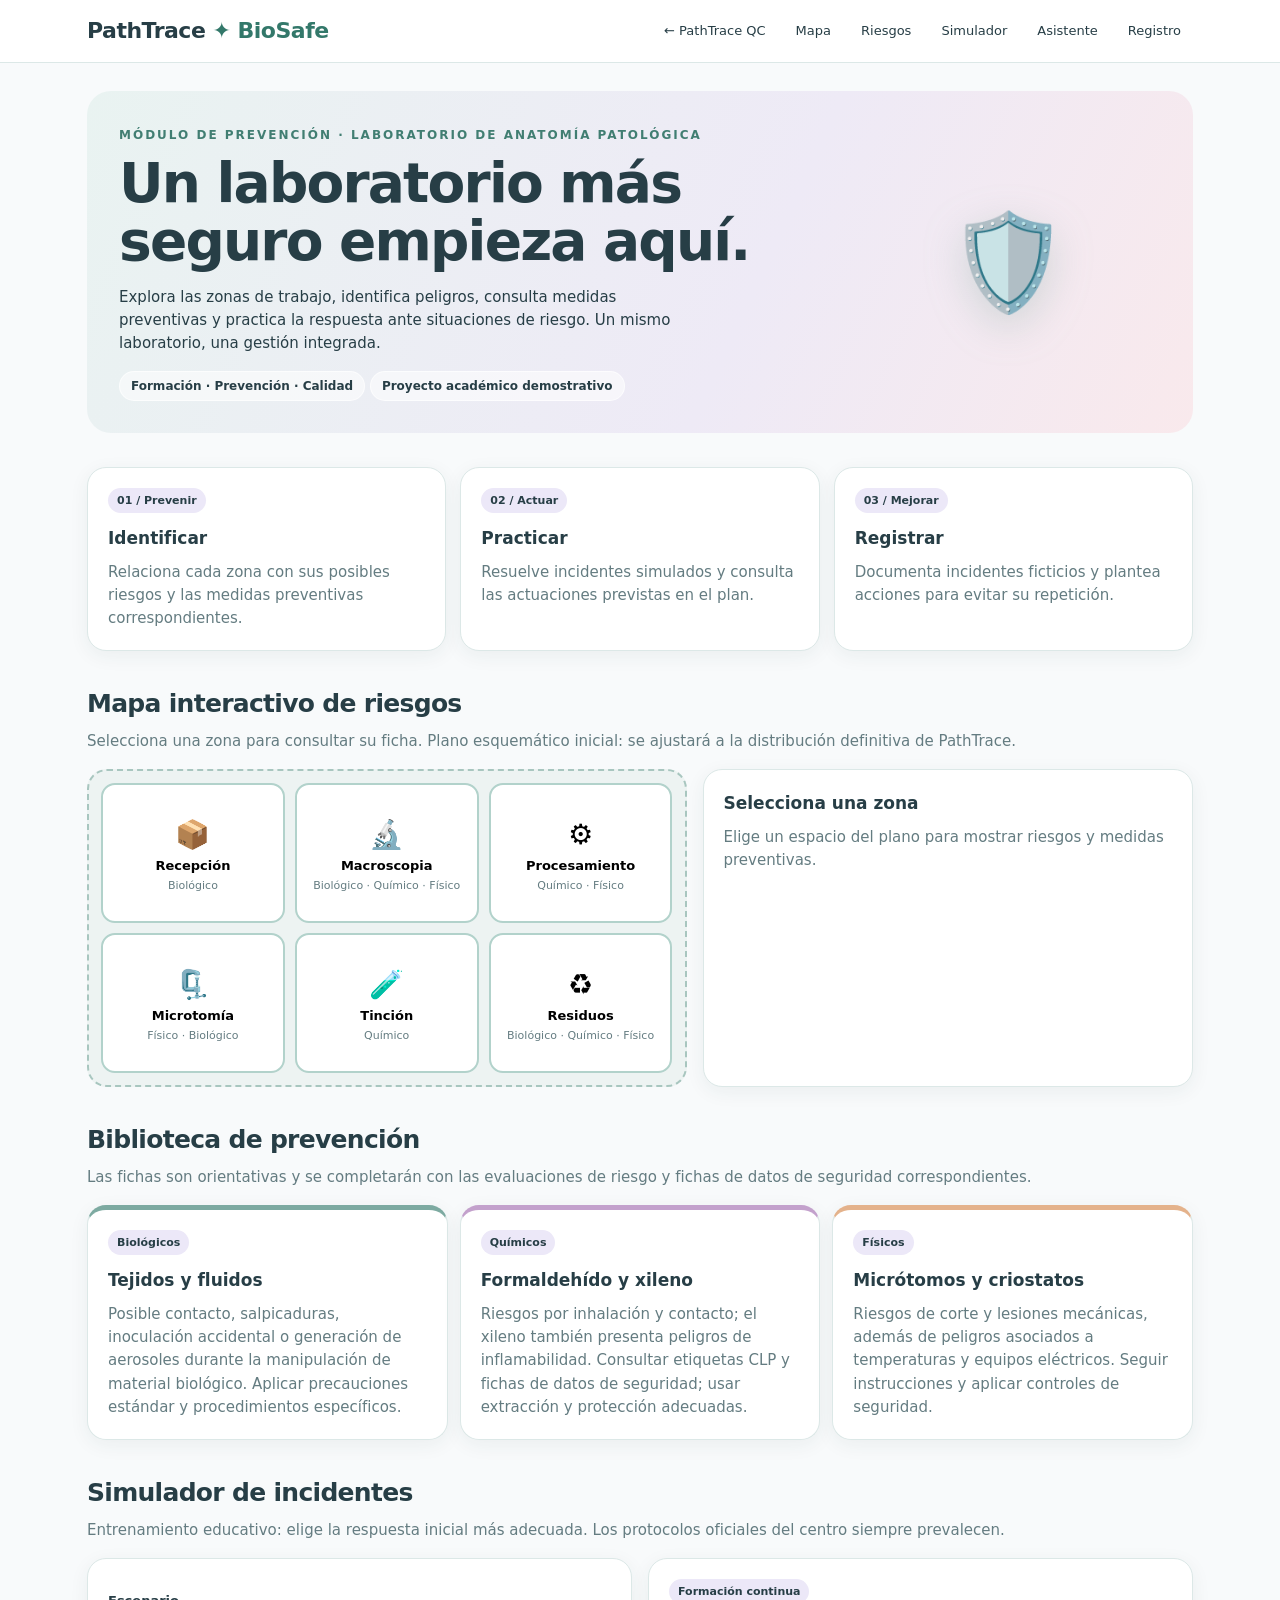
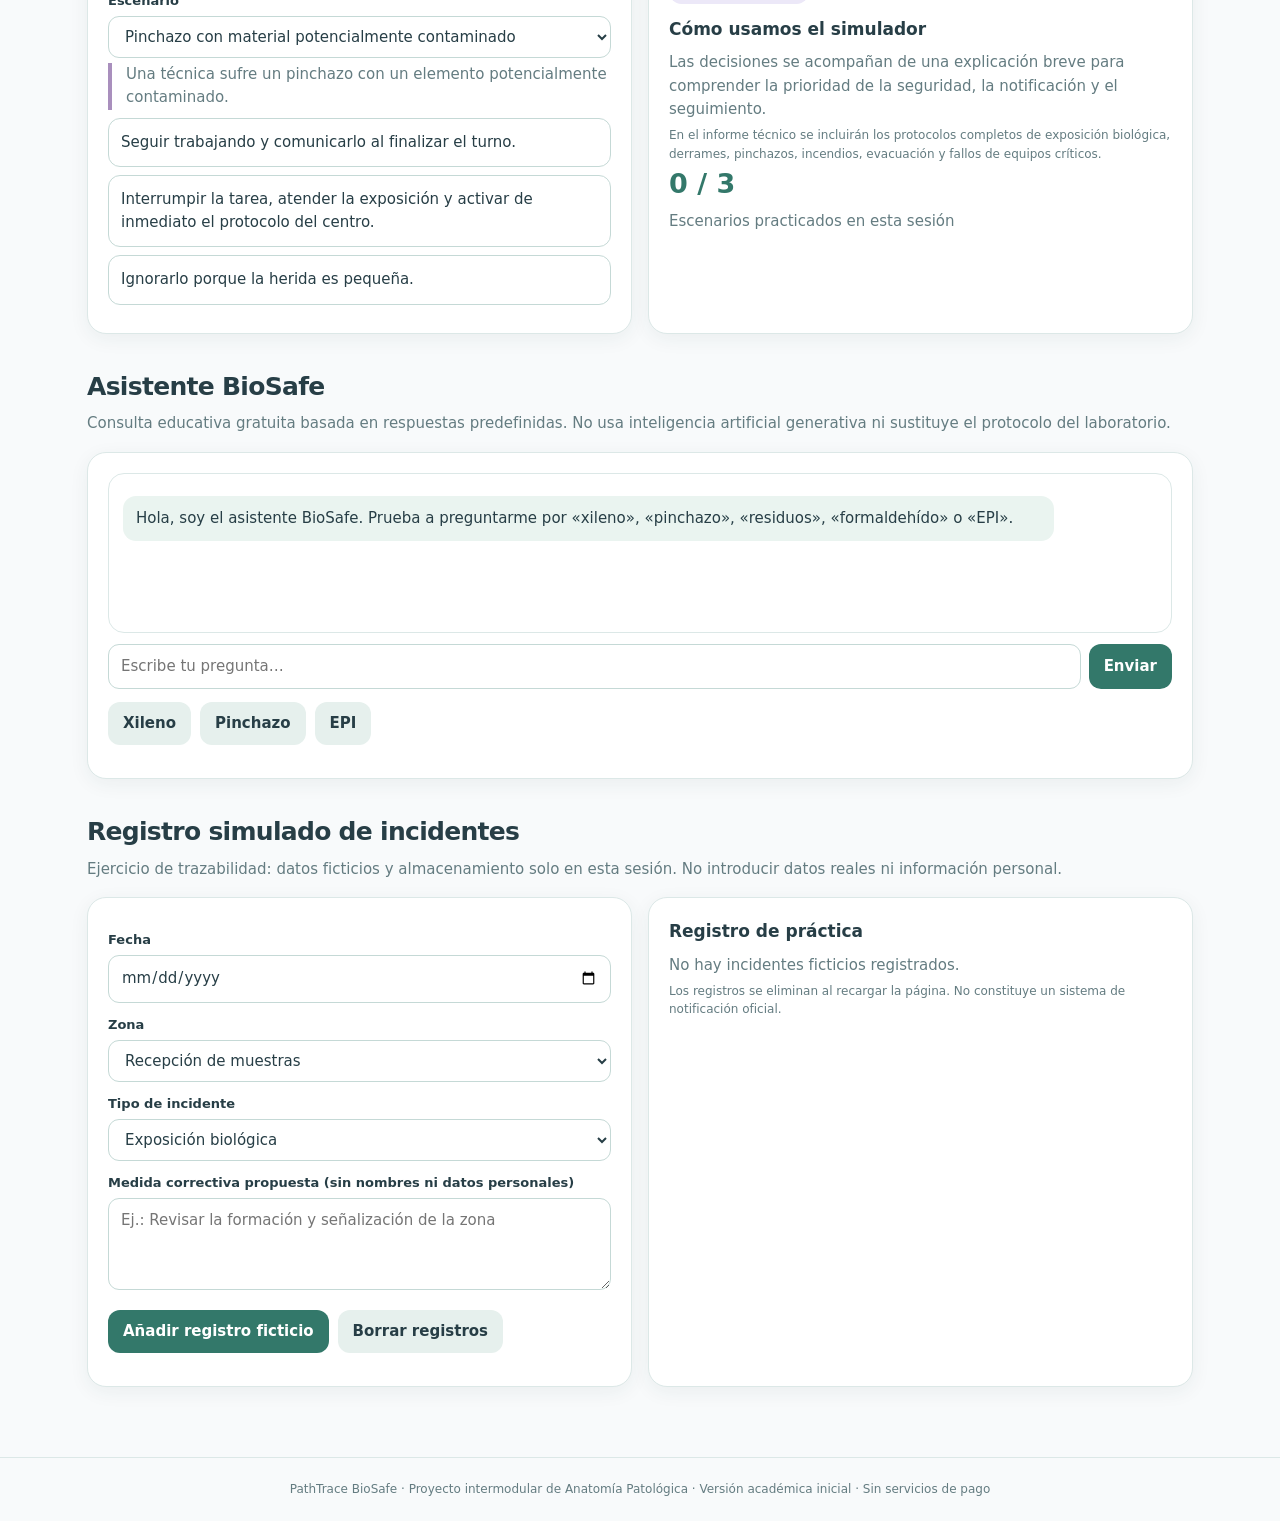
==== biosafe.html @ e418f3bc "Add files via upload" ====
<!doctype html>
<html lang="es">
<head>
<meta charset="utf-8"><meta name="viewport" content="width=device-width,initial-scale=1">
<title>BioSafe · PathTrace</title>
<style>
:root{--ink:#273e46;--muted:#647c81;--mint:#dcefe8;--pink:#f6e4eb;--lav:#ece8f8;--bg:#f8fafb;--edge:#dce8e7;--green:#33786a}*{box-sizing:border-box}body{margin:0;background:var(--bg);color:var(--ink);font:15px/1.55 system-ui,-apple-system,Segoe UI,sans-serif}button,input,textarea,select{font:inherit}button{cursor:pointer}a{color:var(--green)}header{background:#fff;border-bottom:1px solid var(--edge);position:sticky;top:0;z-index:10}header .inner{max-width:1150px;margin:auto;padding:14px 22px;display:flex;align-items:center;justify-content:space-between;gap:16px;flex-wrap:wrap}.brand{font-size:22px;font-weight:800;letter-spacing:-.5px}.brand span{color:var(--green)}.nav{display:flex;gap:6px;flex-wrap:wrap}.nav a{border-radius:18px;padding:7px 12px;text-decoration:none;color:var(--ink);font-size:13px}.nav a:hover{background:var(--mint)}main{max-width:1150px;padding:28px 22px 70px;margin:auto}.hero{display:grid;grid-template-columns:1.4fr .6fr;gap:24px;background:linear-gradient(115deg,#e9f3f1,#eeeaf6 60%,#f9e9ec);padding:32px;border-radius:24px;align-items:center}.eyebrow{font-size:12px;text-transform:uppercase;letter-spacing:2px;font-weight:800;color:#417e72}h1{font-size:clamp(32px,5vw,55px);letter-spacing:-1.8px;line-height:1.05;margin:9px 0}h2{font-size:25px;letter-spacing:-.7px;margin:0 0 6px}h3{font-size:17px;margin:0 0 9px}.hero p{max-width:590px}.shield{width:190px;height:190px;justify-self:center;display:grid;place-items:center;font-size:95px;filter:drop-shadow(0 12px 20px #6e9e8f45)}.pill{display:inline-block;background:#fff8;border:1px solid #ffffffac;padding:5px 11px;border-radius:30px;font-size:12px;font-weight:700}.section{margin-top:34px;scroll-margin-top:85px}.sub{margin:0 0 16px;color:var(--muted)}.grid{display:grid;grid-template-columns:repeat(3,minmax(0,1fr));gap:14px}.card{background:#fff;border:1px solid var(--edge);border-radius:19px;padding:20px;box-shadow:0 5px 19px #183a3910}.card p{margin:5px 0 0;color:var(--muted)}.tag{display:inline-block;border-radius:20px;background:var(--lav);font-size:11px;padding:4px 9px;font-weight:700;margin-bottom:12px}.mapwrap{display:grid;grid-template-columns:1.1fr .9fr;gap:16px}.map{display:grid;grid-template-columns:repeat(3,1fr);grid-template-rows:repeat(2,140px);gap:10px;background:#edf3f2;padding:12px;border:2px dashed #a8c6bf;border-radius:20px}.zone{border:2px solid #b2d2cb;border-radius:14px;background:#fff;display:flex;flex-direction:column;align-items:center;justify-content:center;text-align:center;padding:9px;transition:.15s;min-width:0}.zone:hover,.zone.active{border-color:#357f70;background:#e0f4eb;transform:translateY(-2px)}.zone b{font-size:13px}.zone span{font-size:28px}.zone small{font-size:11px;color:var(--muted)}.detail{min-height:294px}.detail ul{padding-left:19px}.controls{display:flex;gap:9px;flex-wrap:wrap;margin:13px 0}.btn{border:0;border-radius:12px;background:var(--green);color:white;padding:10px 15px;font-weight:700}.btn.alt{background:#e6f0ed;color:var(--ink)}.btn:disabled{opacity:.6;cursor:not-allowed}input,textarea,select{width:100%;border:1px solid #c5d9d6;border-radius:11px;padding:10px 12px;background:white;color:var(--ink)}label{display:block;font-size:13px;font-weight:700;margin:12px 0 5px}.risklist{display:grid;grid-template-columns:repeat(3,1fr);gap:12px}.risklist .card{border-top:5px solid #7daaa1}.risklist .card:nth-child(2){border-top-color:#c3a1cc}.risklist .card:nth-child(3){border-top-color:#e4b28b}.chatbox{border:1px solid var(--edge);background:white;border-radius:16px;max-height:300px;overflow:auto;padding:14px;min-height:160px}.bubble{background:#eaf4f0;border-radius:13px;padding:11px 13px;margin:8px 0;max-width:90%}.bubble.user{background:var(--lav);margin-left:auto}.chatrow{display:flex;gap:8px;margin-top:11px}.chatrow input{flex:1}.case{border-left:4px solid #a98fbd;padding-left:14px}.option{display:block;width:100%;background:#fff;text-align:left;border:1px solid #c5d9d6;border-radius:12px;padding:12px;margin:8px 0;color:var(--ink)}.option:hover{background:#edf5f2}.feedback{margin-top:12px;padding:13px;border-radius:12px;background:#e7f1ed}.feedback.bad{background:#f9e9e7}.two{display:grid;grid-template-columns:1fr 1fr;gap:16px}.note{font-size:12px;color:var(--muted);margin:10px 0}.footer{border-top:1px solid var(--edge);color:var(--muted);padding:22px;text-align:center;font-size:12px}.hidden{display:none}.stat{font-size:27px;font-weight:800;color:var(--green)}@media(max-width:750px){.hero,.mapwrap,.two{grid-template-columns:1fr}.shield{display:none}.grid,.risklist{grid-template-columns:1fr}.map{grid-template-rows:repeat(2,115px)}.zone span{font-size:22px}.zone b{font-size:11px}.zone small{display:none}header .inner{padding:12px}main{padding:17px 12px 45px}.hero{padding:23px}.nav{gap:2px}.nav a{padding:5px 7px;font-size:11px}}
</style>
</head>
<body>
<header><div class="inner"><div class="brand">PathTrace <span>✦ BioSafe</span></div><nav class="nav"><a href="./index.html">← PathTrace QC</a><a href="#mapa">Mapa</a><a href="#riesgos">Riesgos</a><a href="#simulador">Simulador</a><a href="#asistente">Asistente</a><a href="#registro">Registro</a></nav></div></header>
<main>
<section class="hero"><div><span class="eyebrow">Módulo de prevención · Laboratorio de Anatomía Patológica</span><h1>Un laboratorio más seguro empieza aquí.</h1><p>Explora las zonas de trabajo, identifica peligros, consulta medidas preventivas y practica la respuesta ante situaciones de riesgo. Un mismo laboratorio, una gestión integrada.</p><span class="pill">Formación · Prevención · Calidad</span> <span class="pill">Proyecto académico demostrativo</span></div><div class="shield" aria-hidden="true">🛡️</div></section>
<section class="section"><div class="grid"><div class="card"><span class="tag">01 / Prevenir</span><h3>Identificar</h3><p>Relaciona cada zona con sus posibles riesgos y las medidas preventivas correspondientes.</p></div><div class="card"><span class="tag">02 / Actuar</span><h3>Practicar</h3><p>Resuelve incidentes simulados y consulta las actuaciones previstas en el plan.</p></div><div class="card"><span class="tag">03 / Mejorar</span><h3>Registrar</h3><p>Documenta incidentes ficticios y plantea acciones para evitar su repetición.</p></div></div></section>
<section class="section" id="mapa"><h2>Mapa interactivo de riesgos</h2><p class="sub">Selecciona una zona para consultar su ficha. Plano esquemático inicial: se ajustará a la distribución definitiva de PathTrace.</p><div class="mapwrap"><div class="map" id="map"></div><div class="card detail" id="detail" aria-live="polite"><h3>Selecciona una zona</h3><p>Elige un espacio del plano para mostrar riesgos y medidas preventivas.</p></div></div></section>
<section class="section" id="riesgos"><h2>Biblioteca de prevención</h2><p class="sub">Las fichas son orientativas y se completarán con las evaluaciones de riesgo y fichas de datos de seguridad correspondientes.</p><div class="risklist"><div class="card"><span class="tag">Biológicos</span><h3>Tejidos y fluidos</h3><p>Posible contacto, salpicaduras, inoculación accidental o generación de aerosoles durante la manipulación de material biológico. Aplicar precauciones estándar y procedimientos específicos.</p></div><div class="card"><span class="tag">Químicos</span><h3>Formaldehído y xileno</h3><p>Riesgos por inhalación y contacto; el xileno también presenta peligros de inflamabilidad. Consultar etiquetas CLP y fichas de datos de seguridad; usar extracción y protección adecuadas.</p></div><div class="card"><span class="tag">Físicos</span><h3>Micrótomos y criostatos</h3><p>Riesgos de corte y lesiones mecánicas, además de peligros asociados a temperaturas y equipos eléctricos. Seguir instrucciones y aplicar controles de seguridad.</p></div></div></section>
<section class="section" id="simulador"><h2>Simulador de incidentes</h2><p class="sub">Entrenamiento educativo: elige la respuesta inicial más adecuada. Los protocolos oficiales del centro siempre prevalecen.</p><div class="two"><div class="card"><label for="scenario">Escenario</label><select id="scenario"><option value="0">Pinchazo con material potencialmente contaminado</option><option value="1">Derrame de reactivo químico</option><option value="2">Fallo de la extracción localizada</option></select><p id="scenarioText" class="case"></p><div id="options"></div><div id="feedback" role="status"></div></div><div class="card"><span class="tag">Formación continua</span><h3>Cómo usamos el simulador</h3><p>Las decisiones se acompañan de una explicación breve para comprender la prioridad de la seguridad, la notificación y el seguimiento.</p><p class="note">En el informe técnico se incluirán los protocolos completos de exposición biológica, derrames, pinchazos, incendios, evacuación y fallos de equipos críticos.</p><div class="stat" id="progress">0 / 3</div><p>Escenarios practicados en esta sesión</p></div></div></section>
<section class="section" id="asistente"><h2>Asistente BioSafe</h2><p class="sub">Consulta educativa gratuita basada en respuestas predefinidas. No usa inteligencia artificial generativa ni sustituye el protocolo del laboratorio.</p><div class="card"><div class="chatbox" id="chat" aria-live="polite"><div class="bubble">Hola, soy el asistente BioSafe. Prueba a preguntarme por «xileno», «pinchazo», «residuos», «formaldehído» o «EPI».</div></div><form class="chatrow" id="chatForm"><input id="question" placeholder="Escribe tu pregunta…" aria-label="Pregunta para el asistente" maxlength="300" required><button class="btn">Enviar</button></form><div class="controls"><button class="btn alt" type="button" data-q="¿Qué riesgos tiene el xileno?">Xileno</button><button class="btn alt" type="button" data-q="¿Qué hago ante un pinchazo?">Pinchazo</button><button class="btn alt" type="button" data-q="¿Qué EPI necesito?">EPI</button></div></div></section>
<section class="section" id="registro"><h2>Registro simulado de incidentes</h2><p class="sub">Ejercicio de trazabilidad: datos ficticios y almacenamiento solo en esta sesión. No introducir datos reales ni información personal.</p><div class="two"><form class="card" id="incidentForm"><label for="date">Fecha</label><input id="date" type="date" required><label for="area">Zona</label><select id="area"><option>Recepción de muestras</option><option>Macroscopia</option><option>Procesamiento</option><option>Microtomía / Criostato</option><option>Tinción</option><option>Gestión de residuos</option></select><label for="type">Tipo de incidente</label><select id="type"><option>Exposición biológica</option><option>Derrame químico</option><option>Corte / pinchazo</option><option>Fallo de equipo</option><option>Otro</option></select><label for="action">Medida correctiva propuesta (sin nombres ni datos personales)</label><textarea id="action" rows="3" maxlength="400" required placeholder="Ej.: Revisar la formación y señalización de la zona"></textarea><div class="controls"><button class="btn" type="submit">Añadir registro ficticio</button><button class="btn alt" type="button" id="clearRecords">Borrar registros</button></div></form><div class="card"><h3>Registro de práctica</h3><div id="records"><p>No hay incidentes ficticios registrados.</p></div><p class="note">Los registros se eliminan al recargar la página. No constituye un sistema de notificación oficial.</p></div></div></section>
</main><footer class="footer">PathTrace BioSafe · Proyecto intermodular de Anatomía Patológica · Versión académica inicial · Sin servicios de pago</footer>
<script>
'use strict';
const zones=[
 {id:'recepcion',icon:'📦',name:'Recepción',category:'Biológico',risk:'Contacto accidental con recipientes contaminados, fugas o salpicaduras de muestras.',prevention:'Comprobar integridad y etiquetado; aplicar precauciones estándar; disponer de procedimiento para derrames.'},
 {id:'macro',icon:'🔬',name:'Macroscopia',category:'Biológico · Químico · Físico',risk:'Contacto con tejido, instrumental cortante y posible exposición a fijadores.',prevention:'Usar equipos de protección adecuados, manipular con precaución y trabajar con extracción localizada cuando proceda.'},
 {id:'procesado',icon:'⚙️',name:'Procesamiento',category:'Químico · Físico',risk:'Exposición a reactivos de procesamiento y riesgos asociados a equipos automatizados.',prevention:'Verificar equipos, seguir fichas de seguridad, mantener ventilación adecuada y controlar el almacenamiento.'},
 {id:'corte',icon:'🗜️',name:'Microtomía',category:'Físico · Biológico',risk:'Cortes con cuchillas y riesgo por material biológico en criostato.',prevention:'Proteger y retirar cuchillas de forma segura, aplicar mantenimiento y protocolos de descontaminación.'},
 {id:'tincion',icon:'🧪',name:'Tinción',category:'Químico',risk:'Contacto o inhalación de disolventes, colorantes y otros reactivos.',prevention:'Revisar etiquetas y fichas de datos de seguridad; evitar fuentes de ignición si hay inflamables; mantener extracción adecuada.'},
 {id:'residuos',icon:'♻️',name:'Residuos',category:'Biológico · Químico · Físico',risk:'Pinchazos, derrames y mezcla incompatible de residuos.',prevention:'Segregar por tipología, usar contenedores específicos y seguir la normativa y procedimientos del centro.'}
];
const map=document.querySelector('#map'),detail=document.querySelector('#detail');
zones.forEach(z=>{const b=document.createElement('button');b.className='zone';b.type='button';b.innerHTML=`<span aria-hidden="true">${z.icon}</span><b>${z.name}</b><small>${z.category}</small>`;b.addEventListener('click',()=>{document.querySelectorAll('.zone').forEach(x=>x.classList.remove('active'));b.classList.add('active');detail.replaceChildren();const h=document.createElement('h3');h.textContent=`${z.icon} ${z.name}`;const tag=document.createElement('span');tag.className='tag';tag.textContent=z.category;const h4=document.createElement('h3');h4.textContent='Riesgos principales';const p=document.createElement('p');p.textContent=z.risk;const h5=document.createElement('h3');h5.style.marginTop='17px';h5.textContent='Prevención';const p2=document.createElement('p');p2.textContent=z.prevention;detail.append(h,tag,h4,p,h5,p2)});map.append(b)});
const scenarios=[
 {text:'Una técnica sufre un pinchazo con un elemento potencialmente contaminado.',answers:['Seguir trabajando y comunicarlo al finalizar el turno.','Interrumpir la tarea, atender la exposición y activar de inmediato el protocolo del centro.','Ignorarlo porque la herida es pequeña.'],correct:1,why:'La actuación inicial debe ser inmediata y acompañarse de notificación, valoración y seguimiento según el protocolo del centro.'},
 {text:'Se produce un derrame de un reactivo cuya identidad todavía no se ha comprobado.',answers:['Limpiarlo de inmediato con cualquier producto disponible.','Continuar la actividad y señalizarlo al acabar.','Restringir el acceso, avisar y aplicar el procedimiento específico tras identificar la sustancia y sus riesgos.'],correct:2,why:'No debe improvisarse la limpieza: la identificación del producto, la ficha de seguridad y el protocolo establecido determinan cómo intervenir.'},
 {text:'La campana extractora deja de funcionar durante la manipulación de una sustancia volátil.',answers:['Detener la operación que precisa extracción, asegurar el área según el procedimiento y notificar el fallo.','Continuar porque la tarea casi está terminada.','Abrir una ventana como sustituto automático de la extracción.'],correct:0,why:'No debe continuarse una tarea que requiere extracción localizada con el sistema averiado; corresponde activar el procedimiento de equipo crítico.'}
];
let practiced=new Set();function showScenario(){let id=Number(document.querySelector('#scenario').value),s=scenarios[id];document.querySelector('#scenarioText').textContent=s.text;document.querySelector('#feedback').replaceChildren();let out=document.querySelector('#options');out.replaceChildren();s.answers.forEach((answer,i)=>{let b=document.createElement('button');b.type='button';b.className='option';b.textContent=answer;b.addEventListener('click',()=>{practiced.add(id);document.querySelector('#progress').textContent=`${practiced.size} / ${scenarios.length}`;let f=document.querySelector('#feedback');f.className='feedback'+(i===s.correct?'':' bad');f.textContent=(i===s.correct?'✓ Respuesta adecuada. ':'✕ Respuesta inadecuada. ')+s.why});out.append(b)})}document.querySelector('#scenario').addEventListener('change',showScenario);showScenario();
const faq=[{key:['xileno'],text:'El xileno es un disolvente con peligros de inflamabilidad y exposición por inhalación o contacto. Consulta su etiqueta CLP y la ficha de datos de seguridad; utiliza los controles de extracción y protección establecidos.'},{key:['formol','formaldeh','formalina'],text:'El formaldehído presenta peligros importantes, incluido su carácter cancerígeno. Su uso requiere evaluación de exposición, medidas preventivas específicas y consulta de la ficha de datos de seguridad.'},{key:['pinch','corte','sangre','exposicion','exposición'],text:'Interrumpe la tarea, atiende la exposición siguiendo el protocolo del centro y comunica inmediatamente el accidente para su valoración, registro y seguimiento.'},{key:['epi','guante','proteccion','protección','gafa'],text:'Los EPIs deben seleccionarse según la evaluación de riesgos de cada tarea: protección de manos, ojos, cuerpo o respiratoria cuando proceda. No existe un único EPI válido para todas las actividades.'},{key:['residuo','contenedor'],text:'Los residuos deben segregarse conforme a su tipología y los procedimientos y normativa aplicables. Nunca mezcles residuos químicos incompatibles ni deposites cortopunzantes en recipientes no diseñados para ello.'},{key:['criostato','microtomo','micrótomo'],text:'El riesgo principal incluye cortes por cuchillas; en criostatos también deben considerarse riesgos biológicos y temperaturas bajas. Se requieren procedimientos de uso, limpieza y seguridad específicos.'},{key:['incendio','evacuac','fuego'],text:'Ante una emergencia activa la alarma o comunicación prevista, sigue el plan de emergencia y las indicaciones del personal responsable. No improvises intervenciones que excedan tu formación.'}];
const chat=document.querySelector('#chat');function bubble(t,who){let b=document.createElement('div');b.className='bubble'+(who==='user'?' user':'');b.textContent=t;chat.append(b);chat.scrollTop=chat.scrollHeight}function ask(q){bubble(q,'user');const norm=q.toLowerCase().normalize('NFD').replace(/[\u0300-\u036f]/g,'');const found=faq.find(f=>f.key.some(k=>norm.includes(k.normalize('NFD').replace(/[\u0300-\u036f]/g,''))));bubble(found?found.text:'No tengo una respuesta verificada para esa consulta. Puedes preguntar por xileno, formaldehído, EPIs, residuos, pinchazos, criostato o evacuación. Consulta el protocolo oficial del laboratorio para situaciones reales.','bot')}
document.querySelector('#chatForm').addEventListener('submit',e=>{e.preventDefault();let el=document.querySelector('#question');let q=el.value.trim();if(q)ask(q);el.value=''});document.querySelectorAll('[data-q]').forEach(b=>b.addEventListener('click',()=>ask(b.dataset.q)));
const records=[];function renderRecords(){let div=document.querySelector('#records');div.replaceChildren();if(!records.length){let p=document.createElement('p');p.textContent='No hay incidentes ficticios registrados.';div.append(p);return}records.forEach((r,i)=>{const item=document.createElement('div');item.style.cssText='padding:11px 0;border-bottom:1px solid #e4ecea';const title=document.createElement('b');title.textContent=`SIM-${String(i+1).padStart(3,'0')} · ${r.date} · ${r.type}`;const p=document.createElement('p');p.textContent=`Zona: ${r.area}. Medida: ${r.action}`;item.append(title,p);div.append(item)})}document.querySelector('#incidentForm').addEventListener('submit',e=>{e.preventDefault();records.push({date:document.querySelector('#date').value,area:document.querySelector('#area').value,type:document.querySelector('#type').value,action:document.querySelector('#action').value.trim()});renderRecords();e.target.reset()});document.querySelector('#clearRecords').addEventListener('click',()=>{records.length=0;renderRecords()});
</script>
</body></html>
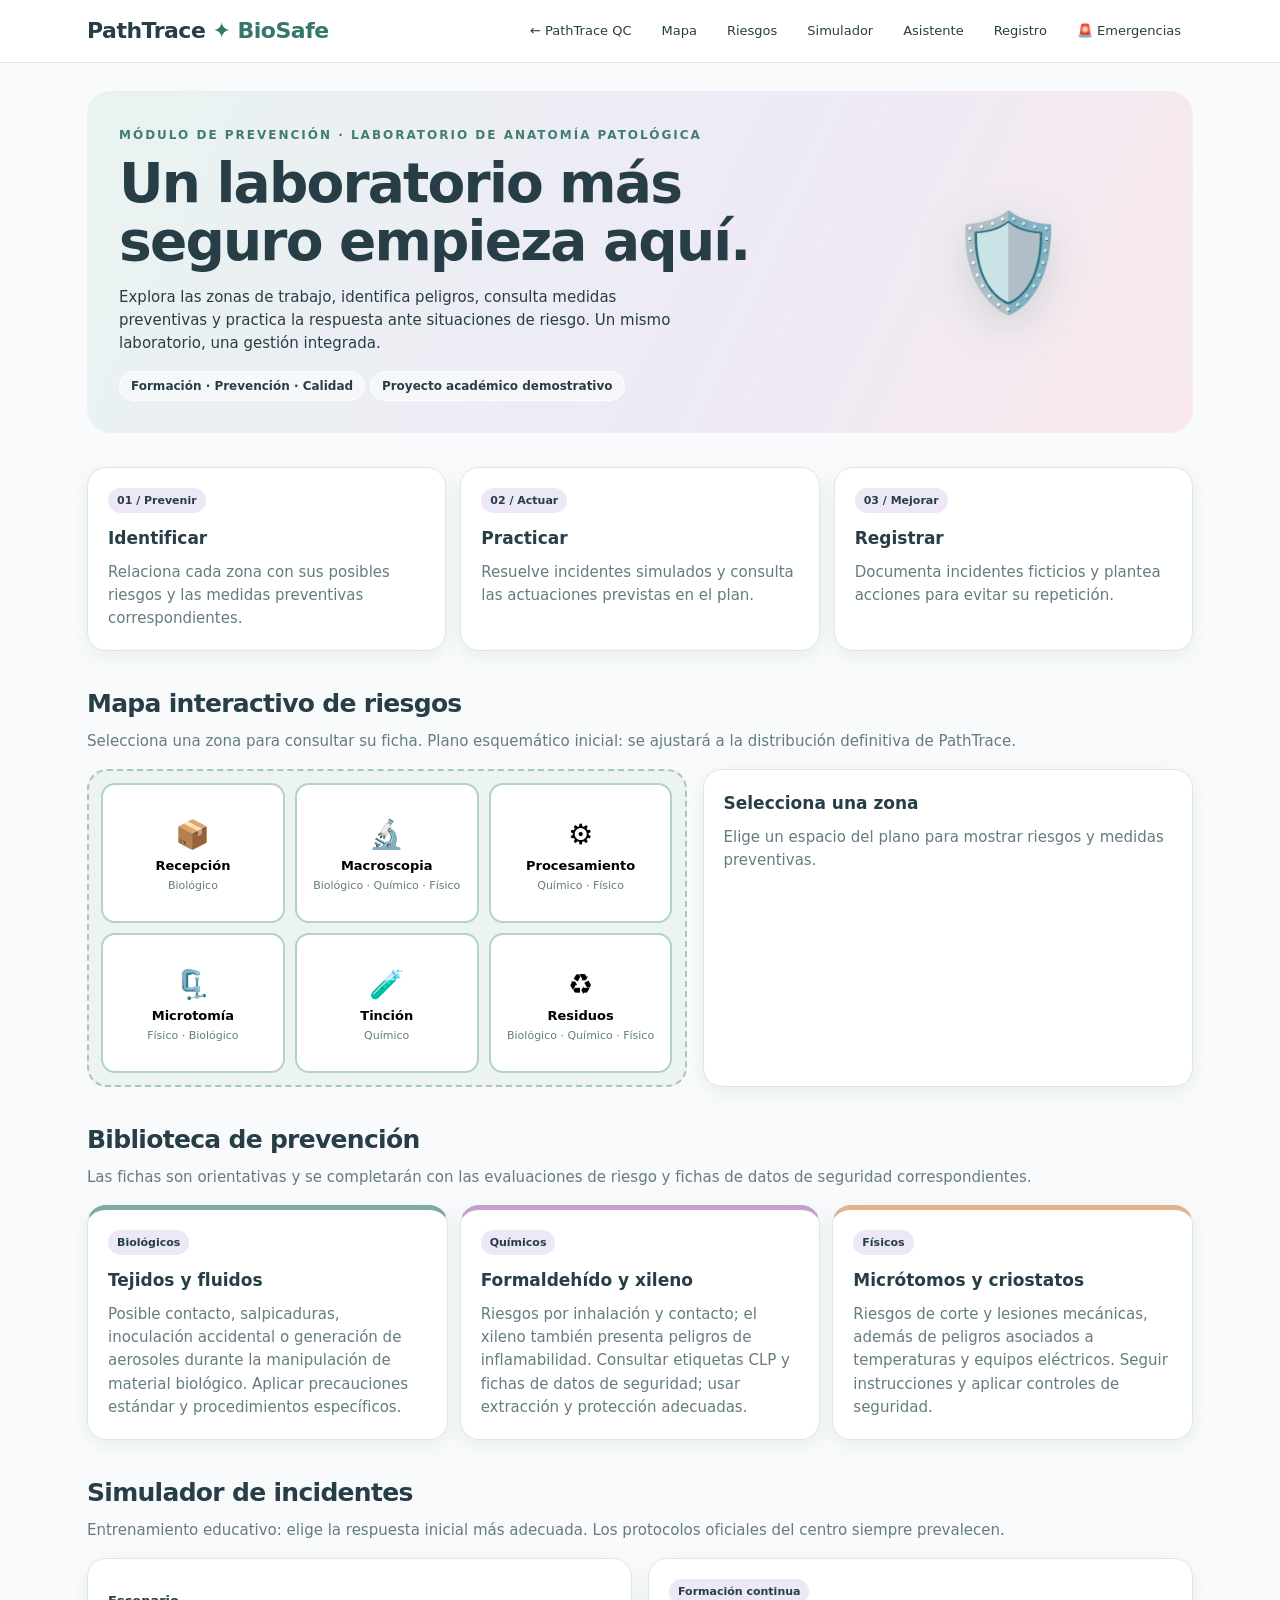
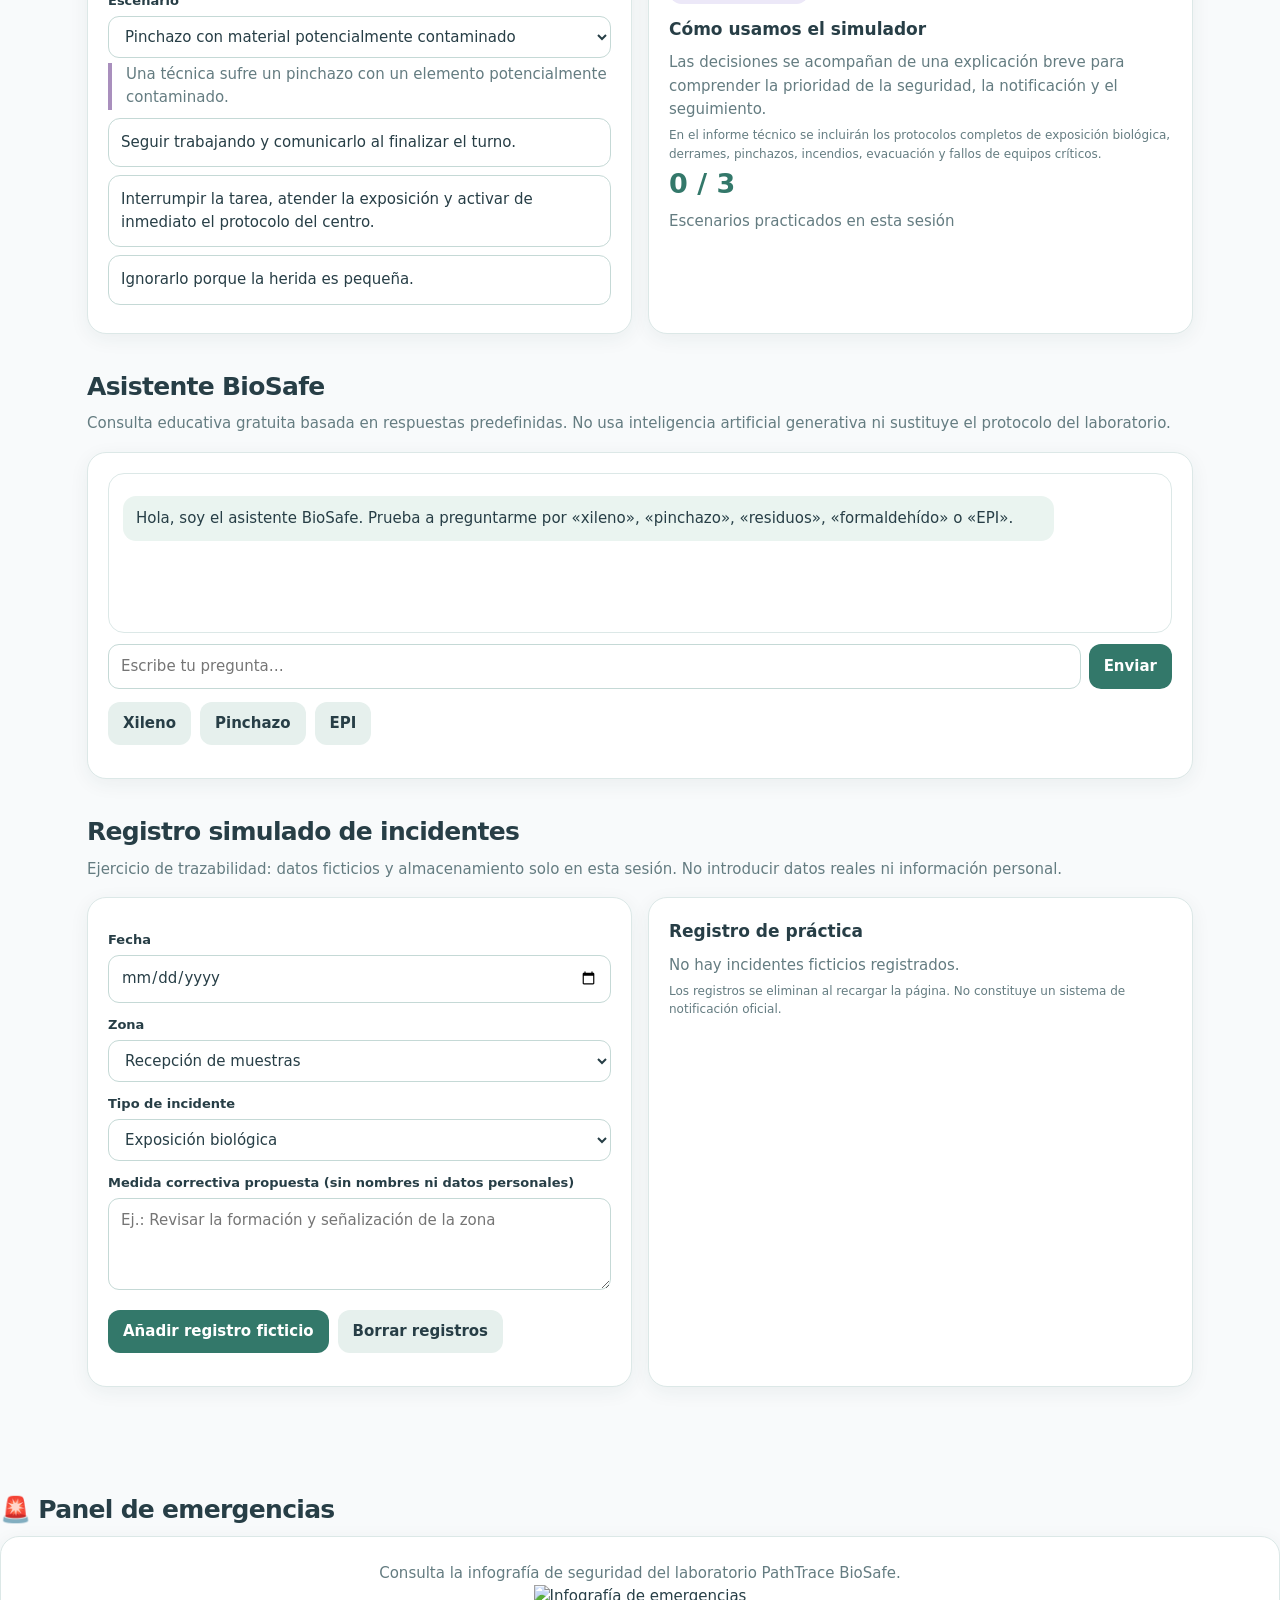
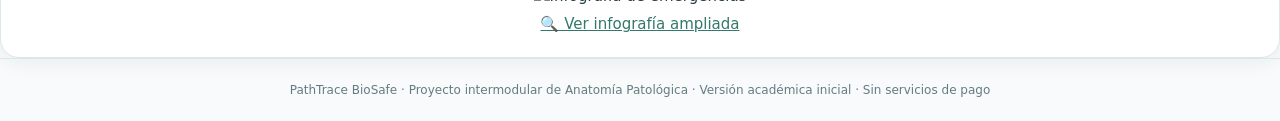
==== commit 43c8e593: "Update biosafe.html" ====
--- a/biosafe.html
+++ b/biosafe.html
@@ -8,7 +8,10 @@
 </style>
 </head>
 <body>
-<header><div class="inner"><div class="brand">PathTrace <span>✦ BioSafe</span></div><nav class="nav"><a href="./index.html">← PathTrace QC</a><a href="#mapa">Mapa</a><a href="#riesgos">Riesgos</a><a href="#simulador">Simulador</a><a href="#asistente">Asistente</a><a href="#registro">Registro</a></nav></div></header>
+<header><div class="inner"><div class="brand">PathTrace <span>✦ BioSafe</span></div><nav class="nav"><a href="./index.html">← PathTrace QC</a><a href="#mapa">Mapa</a><a href="#riesgos">Riesgos</a><a href="#simulador">Simulador</a><a href="#asistente">Asistente</a>
+<a href="#registro">Registro</a>
+<a href="#emergencias">🚨 Emergencias</a></nav>
+</div></header>
 <main>
 <section class="hero"><div><span class="eyebrow">Módulo de prevención · Laboratorio de Anatomía Patológica</span><h1>Un laboratorio más seguro empieza aquí.</h1><p>Explora las zonas de trabajo, identifica peligros, consulta medidas preventivas y practica la respuesta ante situaciones de riesgo. Un mismo laboratorio, una gestión integrada.</p><span class="pill">Formación · Prevención · Calidad</span> <span class="pill">Proyecto académico demostrativo</span></div><div class="shield" aria-hidden="true">🛡️</div></section>
 <section class="section"><div class="grid"><div class="card"><span class="tag">01 / Prevenir</span><h3>Identificar</h3><p>Relaciona cada zona con sus posibles riesgos y las medidas preventivas correspondientes.</p></div><div class="card"><span class="tag">02 / Actuar</span><h3>Practicar</h3><p>Resuelve incidentes simulados y consulta las actuaciones previstas en el plan.</p></div><div class="card"><span class="tag">03 / Mejorar</span><h3>Registrar</h3><p>Documenta incidentes ficticios y plantea acciones para evitar su repetición.</p></div></div></section>
@@ -17,9 +20,29 @@
 <section class="section" id="simulador"><h2>Simulador de incidentes</h2><p class="sub">Entrenamiento educativo: elige la respuesta inicial más adecuada. Los protocolos oficiales del centro siempre prevalecen.</p><div class="two"><div class="card"><label for="scenario">Escenario</label><select id="scenario"><option value="0">Pinchazo con material potencialmente contaminado</option><option value="1">Derrame de reactivo químico</option><option value="2">Fallo de la extracción localizada</option></select><p id="scenarioText" class="case"></p><div id="options"></div><div id="feedback" role="status"></div></div><div class="card"><span class="tag">Formación continua</span><h3>Cómo usamos el simulador</h3><p>Las decisiones se acompañan de una explicación breve para comprender la prioridad de la seguridad, la notificación y el seguimiento.</p><p class="note">En el informe técnico se incluirán los protocolos completos de exposición biológica, derrames, pinchazos, incendios, evacuación y fallos de equipos críticos.</p><div class="stat" id="progress">0 / 3</div><p>Escenarios practicados en esta sesión</p></div></div></section>
 <section class="section" id="asistente"><h2>Asistente BioSafe</h2><p class="sub">Consulta educativa gratuita basada en respuestas predefinidas. No usa inteligencia artificial generativa ni sustituye el protocolo del laboratorio.</p><div class="card"><div class="chatbox" id="chat" aria-live="polite"><div class="bubble">Hola, soy el asistente BioSafe. Prueba a preguntarme por «xileno», «pinchazo», «residuos», «formaldehído» o «EPI».</div></div><form class="chatrow" id="chatForm"><input id="question" placeholder="Escribe tu pregunta…" aria-label="Pregunta para el asistente" maxlength="300" required><button class="btn">Enviar</button></form><div class="controls"><button class="btn alt" type="button" data-q="¿Qué riesgos tiene el xileno?">Xileno</button><button class="btn alt" type="button" data-q="¿Qué hago ante un pinchazo?">Pinchazo</button><button class="btn alt" type="button" data-q="¿Qué EPI necesito?">EPI</button></div></div></section>
 <section class="section" id="registro"><h2>Registro simulado de incidentes</h2><p class="sub">Ejercicio de trazabilidad: datos ficticios y almacenamiento solo en esta sesión. No introducir datos reales ni información personal.</p><div class="two"><form class="card" id="incidentForm"><label for="date">Fecha</label><input id="date" type="date" required><label for="area">Zona</label><select id="area"><option>Recepción de muestras</option><option>Macroscopia</option><option>Procesamiento</option><option>Microtomía / Criostato</option><option>Tinción</option><option>Gestión de residuos</option></select><label for="type">Tipo de incidente</label><select id="type"><option>Exposición biológica</option><option>Derrame químico</option><option>Corte / pinchazo</option><option>Fallo de equipo</option><option>Otro</option></select><label for="action">Medida correctiva propuesta (sin nombres ni datos personales)</label><textarea id="action" rows="3" maxlength="400" required placeholder="Ej.: Revisar la formación y señalización de la zona"></textarea><div class="controls"><button class="btn" type="submit">Añadir registro ficticio</button><button class="btn alt" type="button" id="clearRecords">Borrar registros</button></div></form><div class="card"><h3>Registro de práctica</h3><div id="records"><p>No hay incidentes ficticios registrados.</p></div><p class="note">Los registros se eliminan al recargar la página. No constituye un sistema de notificación oficial.</p></div></div></section>
-</main><footer class="footer">PathTrace BioSafe · Proyecto intermodular de Anatomía Patológica · Versión académica inicial · Sin servicios de pago</footer>
+</main>
+
+<section class="section" id="emergencias">
+  <h2>🚨 Panel de emergencias</h2>
+  <div class="card" style="text-align:center;">
+    <p>Consulta la infografía de seguridad
+    del laboratorio PathTrace BioSafe.</p>
+
+    <img src="infografia-biosafe.png"
+         alt="Infografía de emergencias"
+         style="width:100%;max-width:750px;height:auto;">
+
+    <p>
+      <a href="infografia-biosafe.png"
+         target="_blank">
+        🔍 Ver infografía ampliada
+      </a>
+    </p>
+  </div>
+</section>
+<footer class="footer">PathTrace BioSafe · Proyecto intermodular de Anatomía Patológica · Versión académica inicial · Sin servicios de pago</footer>
 <script>
-'use strict';
+'use strict'; 
 const zones=[
  {id:'recepcion',icon:'📦',name:'Recepción',category:'Biológico',risk:'Contacto accidental con recipientes contaminados, fugas o salpicaduras de muestras.',prevention:'Comprobar integridad y etiquetado; aplicar precauciones estándar; disponer de procedimiento para derrames.'},
  {id:'macro',icon:'🔬',name:'Macroscopia',category:'Biológico · Químico · Físico',risk:'Contacto con tejido, instrumental cortante y posible exposición a fijadores.',prevention:'Usar equipos de protección adecuados, manipular con precaución y trabajar con extracción localizada cuando proceda.'},
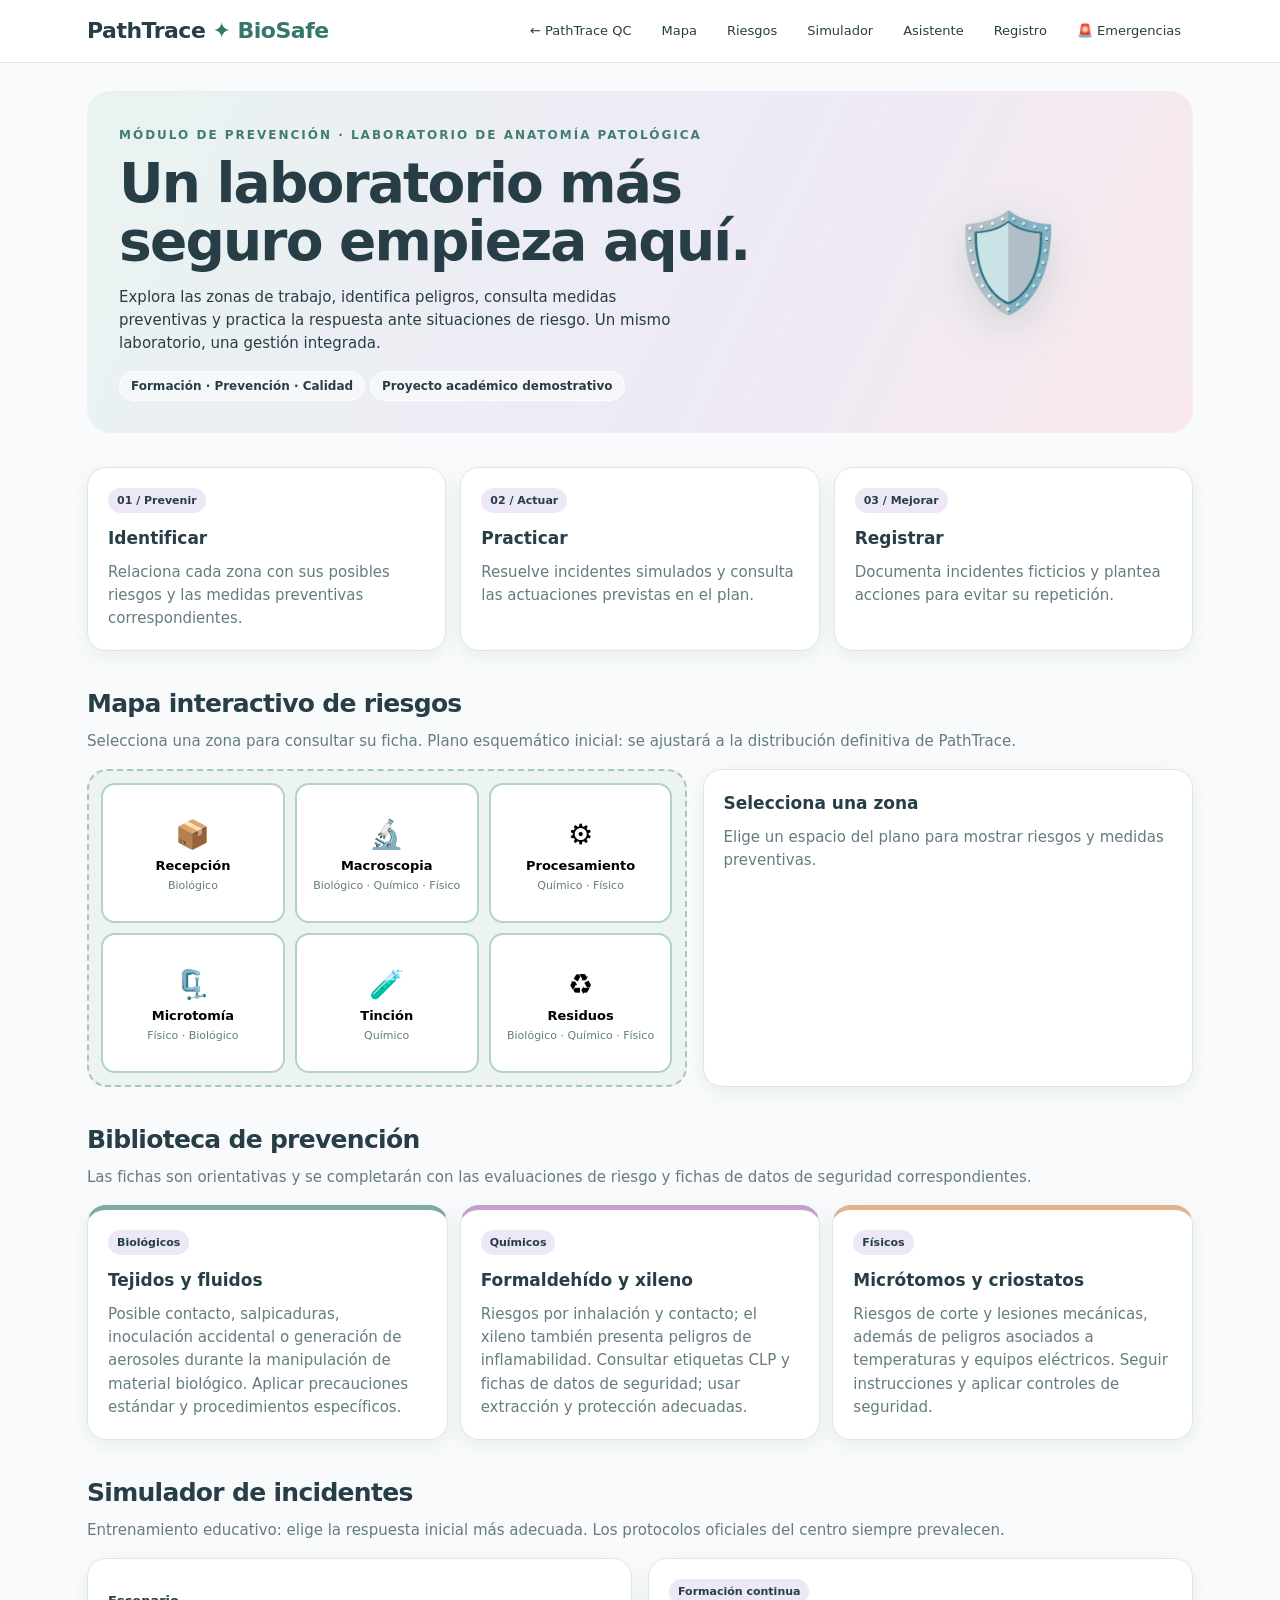
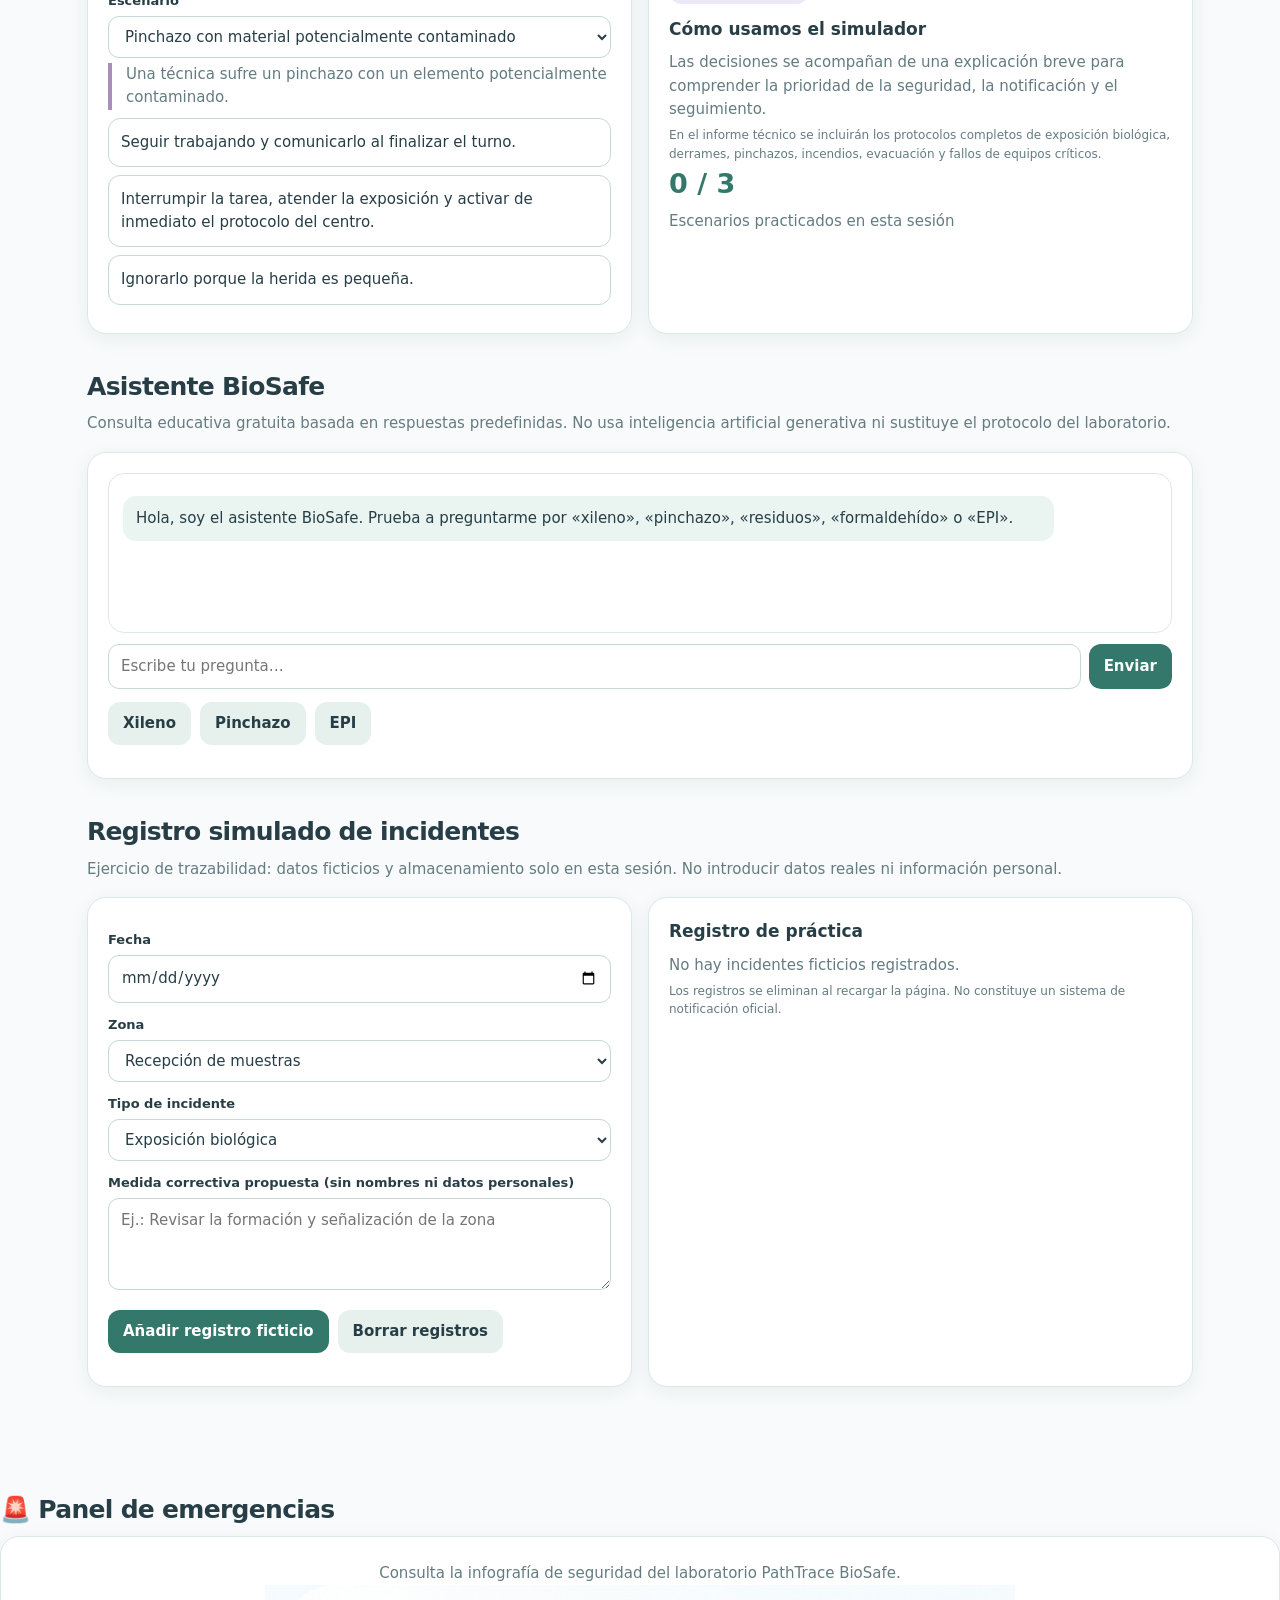
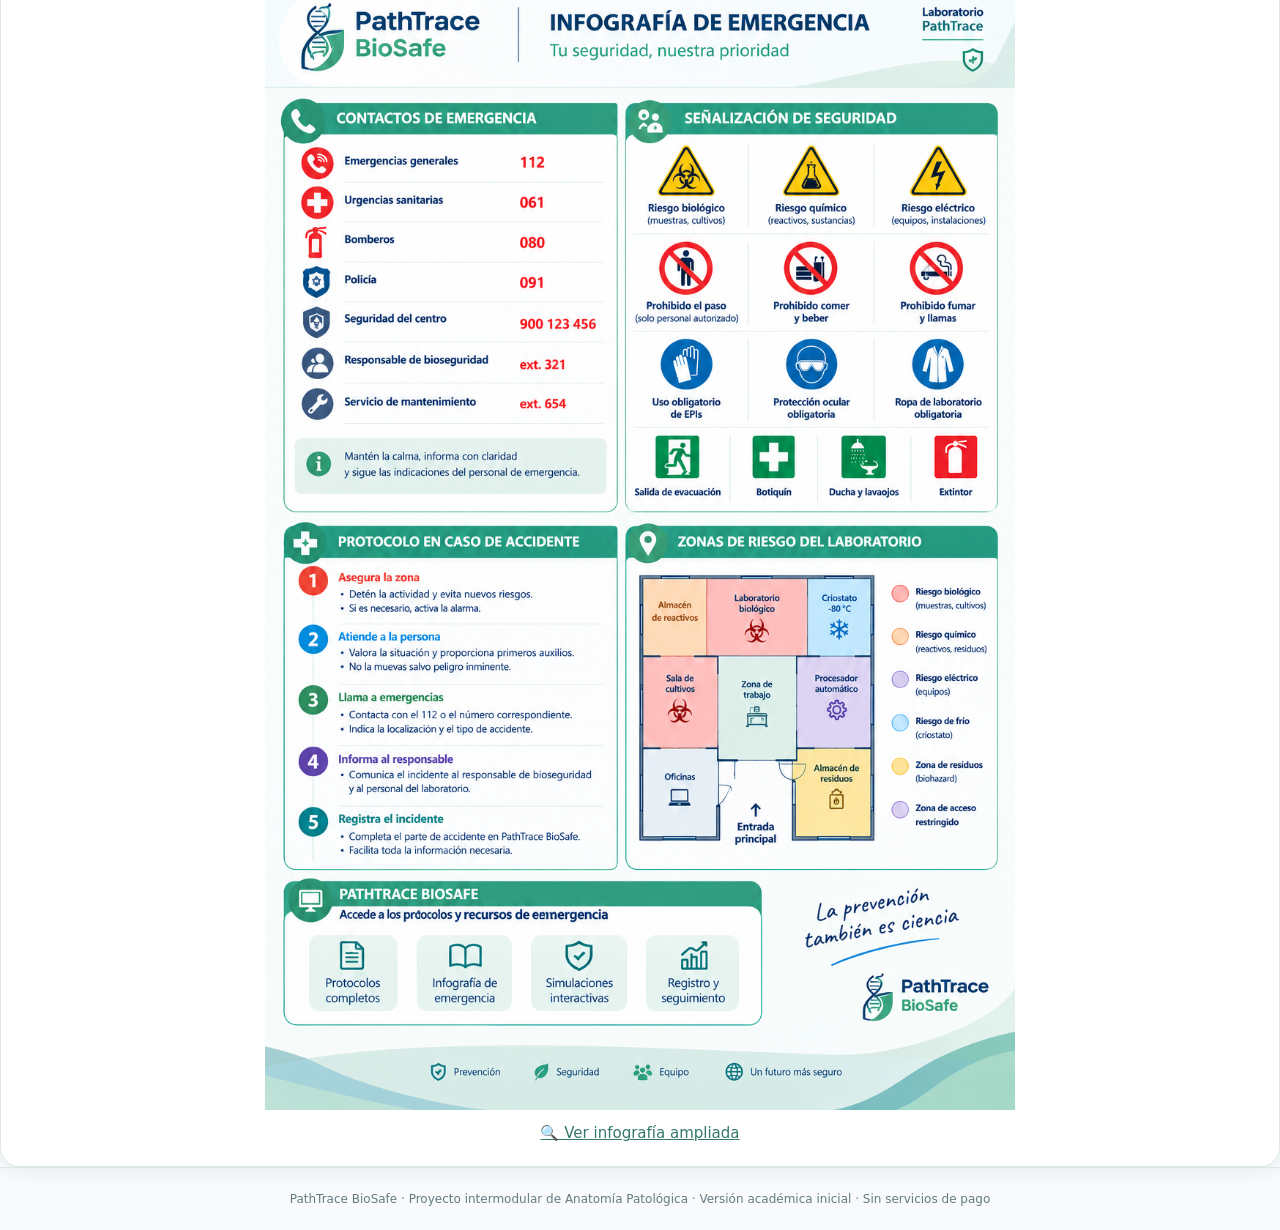
==== commit 0603eb74: "Update biosafe.html" ====
--- a/biosafe.html
+++ b/biosafe.html
@@ -28,12 +28,12 @@
     <p>Consulta la infografía de seguridad
     del laboratorio PathTrace BioSafe.</p>
 
-    <img src="infografia-biosafe.png"
+    <img src="infografia-biosafe.PNG"
          alt="Infografía de emergencias"
          style="width:100%;max-width:750px;height:auto;">
 
     <p>
-      <a href="infografia-biosafe.png"
+      <a href="infografia-biosafe.PNG"
          target="_blank">
         🔍 Ver infografía ampliada
       </a>
